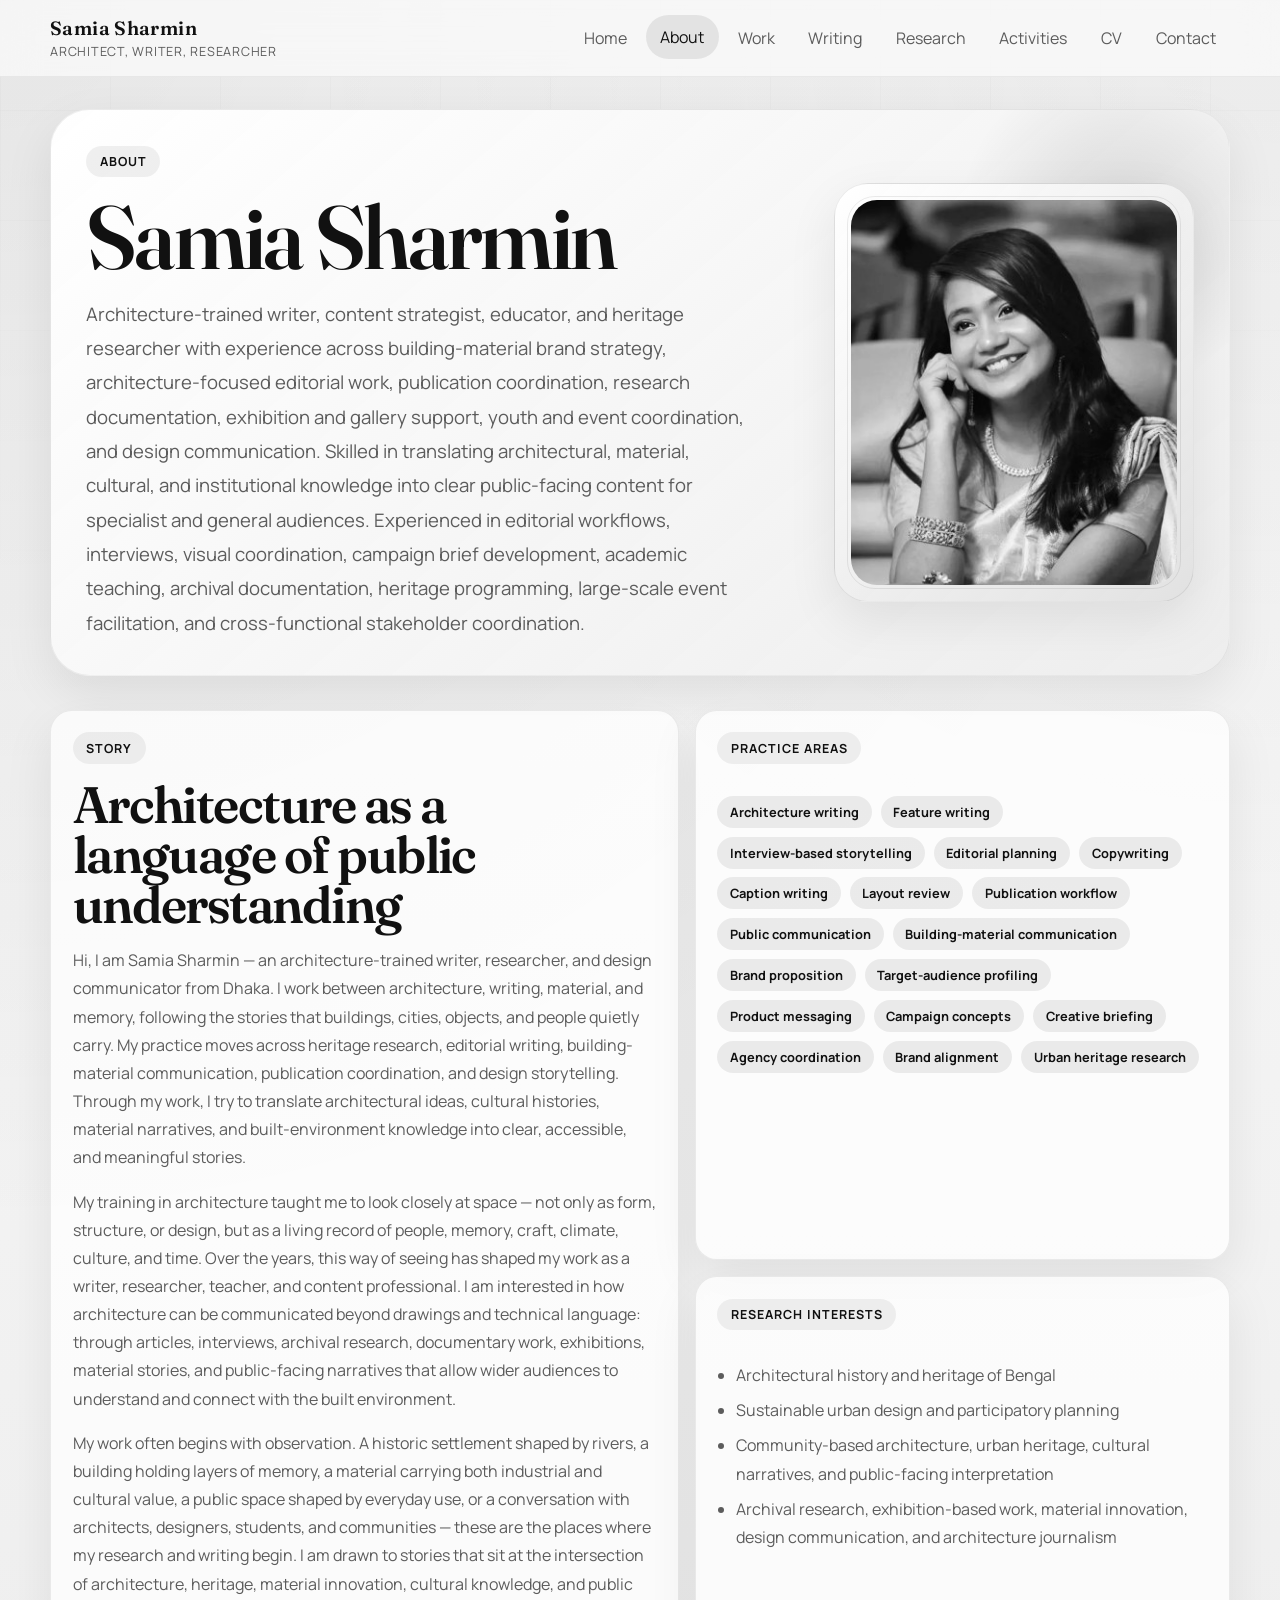
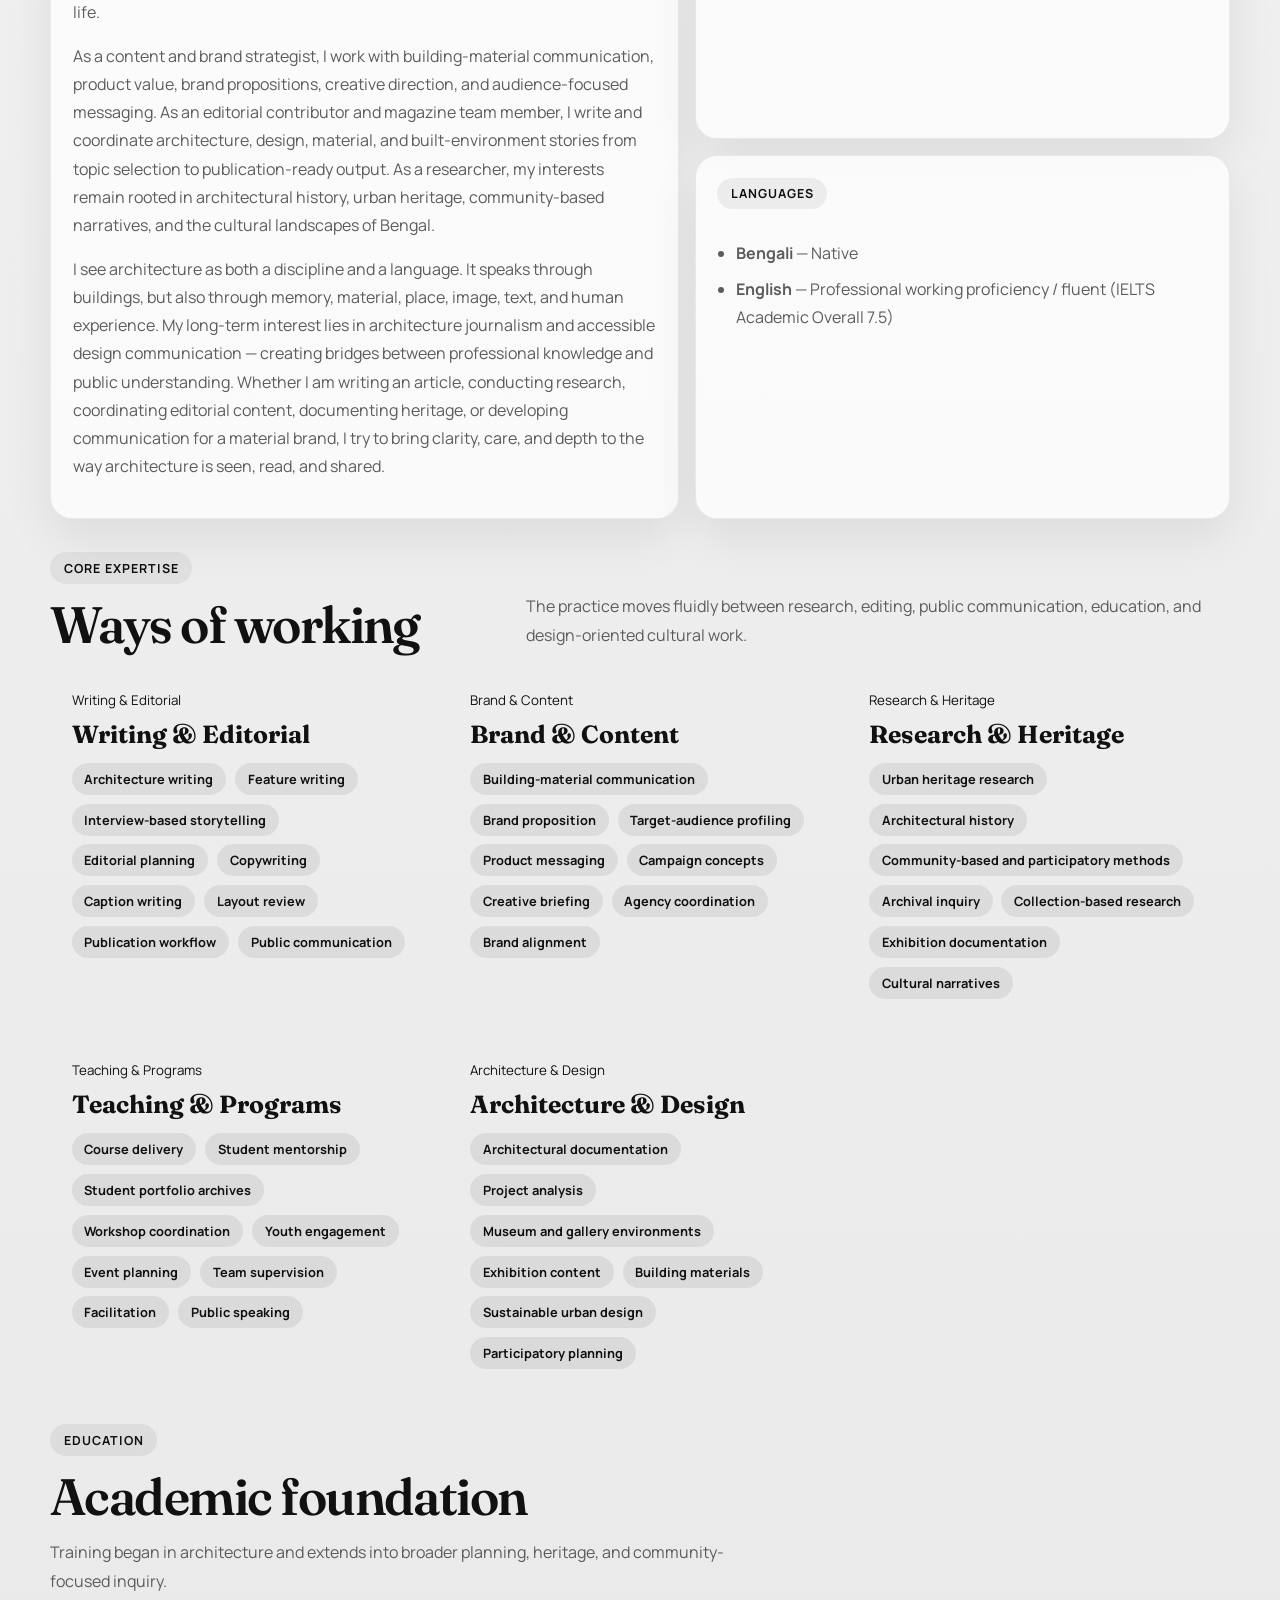
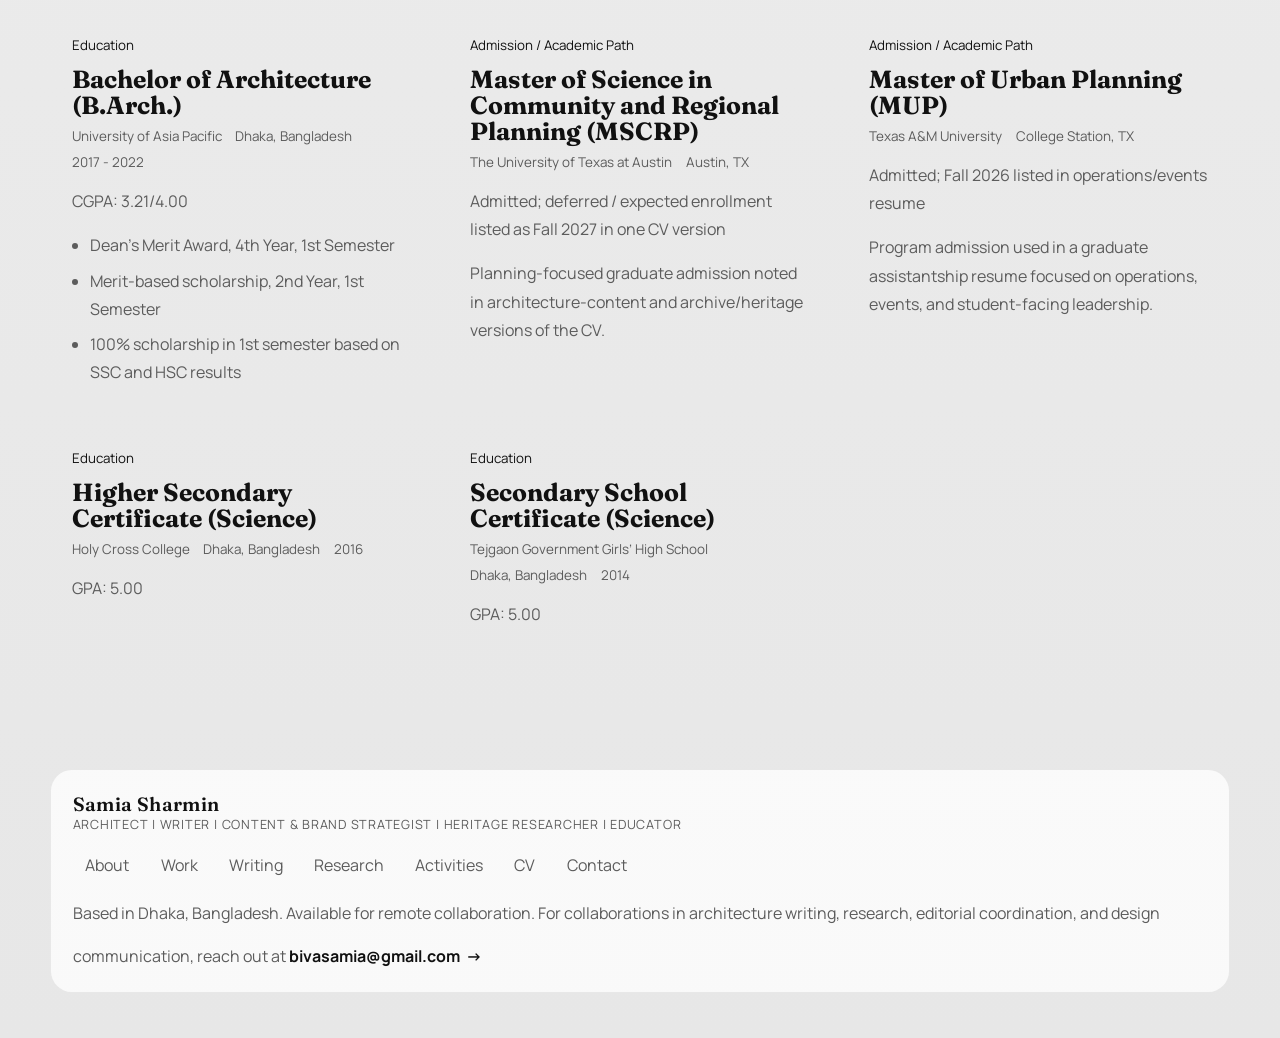
==== about/index.html @ c1fb63e7 "Initial Commit" ====
<!DOCTYPE html>
<html lang="en">
  <head>
    <meta charset="UTF-8">
    <meta name="viewport" content="width=device-width, initial-scale=1.0">
    <meta name="description" content="About Samia Sharmin: architecture-trained writer, researcher, and design communicator.">
    <title>About | Samia Sharmin</title>
    <link rel="preconnect" href="https://fonts.googleapis.com">
    <link rel="preconnect" href="https://fonts.gstatic.com" crossorigin>
    <link href="https://fonts.googleapis.com/css2?family=Fraunces:opsz,wght@9..144,400;9..144,500;9..144,600&family=Manrope:wght@400;500;600;700;800&display=swap" rel="stylesheet">
    <link rel="stylesheet" href="../assets/css/styles.css">
    <script src="../assets/js/site.js" defer></script>
  </head>
  <body data-page="about" data-root="..">
    <header class="site-header" id="site-header"></header>
    <main class="page-shell" id="app"></main>
    <footer class="footer" id="site-footer"></footer>
  </body>
</html>
---- assets/css/styles.css ----
:root {
  --bg: #efefef;
  --bg-soft: #f8f8f8;
  --surface: rgba(255, 255, 255, 0.72);
  --surface-strong: rgba(255, 255, 255, 0.92);
  --line: rgba(0, 0, 0, 0.1);
  --line-strong: rgba(0, 0, 0, 0.2);
  --text: #111111;
  --muted: #5c5c5c;
  --accent: #4f4f4f;
  --accent-deep: #111111;
  --accent-soft: #d6d6d6;
  --highlight: #8e8e8e;
  --shadow: 0 18px 50px rgba(0, 0, 0, 0.08);
  --radius-lg: 32px;
  --radius-md: 22px;
  --radius-sm: 14px;
  --container: min(1180px, calc(100vw - 2rem));
}

* {
  box-sizing: border-box;
}

html {
  scroll-behavior: smooth;
}

body {
  margin: 0;
  font-family: "Manrope", sans-serif;
  color: var(--text);
  background:
    radial-gradient(circle at top left, rgba(0, 0, 0, 0.08), transparent 28%),
    radial-gradient(circle at top right, rgba(0, 0, 0, 0.06), transparent 22%),
    linear-gradient(180deg, #fafafa 0%, #efefef 40%, #e7e7e7 100%);
  min-height: 100vh;
}

body::before {
  content: "";
  position: fixed;
  inset: 0;
  pointer-events: none;
  background-image:
    linear-gradient(rgba(0, 0, 0, 0.035) 1px, transparent 1px),
    linear-gradient(90deg, rgba(0, 0, 0, 0.035) 1px, transparent 1px);
  background-size: 110px 110px;
  mask-image: linear-gradient(180deg, rgba(0, 0, 0, 0.5), transparent 70%);
  z-index: -2;
}

a {
  color: inherit;
  text-decoration: none;
}

img {
  display: block;
  max-width: 100%;
}

button,
.button {
  font: inherit;
}

.site-header {
  position: sticky;
  top: 0;
  z-index: 20;
  backdrop-filter: blur(18px);
  background: rgba(250, 250, 250, 0.76);
  border-bottom: 1px solid rgba(0, 0, 0, 0.06);
}

.header-inner,
.footer-inner,
.page-shell,
.section-shell {
  width: var(--container);
  margin: 0 auto;
}

.header-inner {
  display: flex;
  align-items: center;
  justify-content: space-between;
  gap: 1rem;
  padding: 1rem 0;
}

.brand-lockup {
  display: inline-flex;
  flex-direction: column;
  gap: 0.2rem;
}

.brand-name {
  font-family: "Fraunces", serif;
  font-size: 1.2rem;
  font-weight: 600;
  letter-spacing: 0.02em;
}

.brand-subtitle {
  color: var(--muted);
  font-size: 0.79rem;
  letter-spacing: 0.06em;
  text-transform: uppercase;
}

.nav-toggle {
  display: none;
  border: 1px solid var(--line);
  background: var(--surface-strong);
  color: var(--text);
  padding: 0.65rem 0.9rem;
  border-radius: 999px;
}

.site-nav {
  display: flex;
  align-items: center;
  gap: 0.3rem;
  flex-wrap: wrap;
  justify-content: flex-end;
}

.site-nav a {
  padding: 0.7rem 0.9rem;
  border-radius: 999px;
  color: var(--muted);
  transition: background-color 180ms ease, color 180ms ease, transform 180ms ease;
}

.site-nav a:hover,
.site-nav a.is-active {
  background: rgba(0, 0, 0, 0.08);
  color: var(--accent-deep);
  transform: translateY(-1px);
}

.page-shell {
  padding: 2rem 0 4.5rem;
}

.hero {
  position: relative;
  overflow: hidden;
  padding: clamp(1.4rem, 3vw, 2.2rem);
  background:
    linear-gradient(140deg, rgba(255, 255, 255, 0.96), rgba(235, 235, 235, 0.88)),
    var(--surface-strong);
  border: 1px solid rgba(0, 0, 0, 0.06);
  box-shadow: var(--shadow);
  border-radius: calc(var(--radius-lg) + 8px);
}

.hero::after {
  content: "";
  position: absolute;
  right: -6%;
  top: -12%;
  width: 360px;
  height: 360px;
  border-radius: 50%;
  background: radial-gradient(circle, rgba(0, 0, 0, 0.12), transparent 64%);
  pointer-events: none;
}

.hero-grid {
  position: relative;
  z-index: 1;
  display: grid;
  grid-template-columns: minmax(0, 1.35fr) minmax(280px, 0.78fr);
  gap: clamp(1.5rem, 4vw, 3rem);
  align-items: center;
}

.eyebrow {
  display: inline-flex;
  align-items: center;
  gap: 0.5rem;
  margin-bottom: 1rem;
  padding: 0.45rem 0.85rem;
  border-radius: 999px;
  background: rgba(0, 0, 0, 0.06);
  color: var(--accent-deep);
  text-transform: uppercase;
  letter-spacing: 0.08em;
  font-size: 0.78rem;
  font-weight: 700;
}

.hero h1,
.section-heading h2,
.page-title {
  font-family: "Fraunces", serif;
  font-weight: 600;
  line-height: 0.98;
  letter-spacing: -0.03em;
}

.hero h1 {
  margin: 0 0 1rem;
  font-size: clamp(2.8rem, 7vw, 5.7rem);
}

.hero-lead {
  max-width: 52rem;
  margin: 0;
  color: var(--muted);
  font-size: clamp(1rem, 2vw, 1.16rem);
  line-height: 1.85;
}

.identity-line {
  margin: 1.2rem 0 0;
  color: var(--accent-deep);
  font-size: 0.96rem;
  font-weight: 700;
  letter-spacing: 0.08em;
  text-transform: uppercase;
}

.hero-actions,
.inline-actions {
  display: flex;
  flex-wrap: wrap;
  gap: 0.8rem;
  margin-top: 1.6rem;
}

.button {
  display: inline-flex;
  align-items: center;
  justify-content: center;
  gap: 0.5rem;
  border-radius: 999px;
  padding: 0.9rem 1.3rem;
  border: 1px solid transparent;
  transition: transform 180ms ease, background-color 180ms ease, border-color 180ms ease;
}

.button:hover {
  transform: translateY(-2px);
}

.button-primary {
  background: var(--accent-deep);
  color: #ffffff;
  box-shadow: 0 10px 26px rgba(0, 0, 0, 0.16);
}

.button-secondary {
  background: rgba(255, 255, 255, 0.88);
  border-color: var(--line);
  color: var(--text);
}

.hero-portrait-wrap {
  justify-self: end;
  width: min(100%, 360px);
}

.hero-portrait-frame {
  position: relative;
  padding: 1rem;
  border-radius: 34px;
  background:
    linear-gradient(135deg, rgba(255, 255, 255, 0.98), rgba(224, 224, 224, 0.9));
  border: 1px solid rgba(0, 0, 0, 0.08);
  box-shadow: var(--shadow);
}

.hero-portrait-frame::before {
  content: "";
  position: absolute;
  inset: 12px;
  border-radius: 28px;
  border: 1px solid rgba(0, 0, 0, 0.08);
  pointer-events: none;
}

.hero-portrait {
  aspect-ratio: 1 / 1.18;
  width: 100%;
  object-fit: cover;
  border-radius: 26px;
  filter: grayscale(100%) contrast(1.06);
}

.portrait-caption {
  display: grid;
  grid-template-columns: repeat(2, minmax(0, 1fr));
  gap: 0.7rem;
  margin-top: 1rem;
}

.stat-card {
  padding: 0.95rem 1rem;
  border-radius: 18px;
  background: rgba(255, 255, 255, 0.82);
  border: 1px solid rgba(0, 0, 0, 0.07);
}

.stat-card strong {
  display: block;
  font-size: 1.35rem;
  font-weight: 800;
}

.stat-card span {
  display: block;
  margin-top: 0.2rem;
  color: var(--muted);
  font-size: 0.82rem;
}

.content-grid {
  display: grid;
  gap: 1rem;
}

.gateway-grid {
  display: grid;
  grid-template-columns: repeat(4, minmax(0, 1fr));
  gap: 1rem;
}

.card,
.timeline-card,
.feature-card,
.quote-panel,
.note-panel,
.section-panel {
  background: var(--surface);
  border: 1px solid rgba(0, 0, 0, 0.07);
  border-radius: var(--radius-md);
  box-shadow: var(--shadow);
}

.gateway-card,
.feature-card,
.timeline-card,
.article-card,
.contact-card,
.category-card,
.list-card,
.quote-panel,
.note-panel,
.section-panel {
  position: relative;
  overflow: hidden;
}

.gateway-card {
  padding: 1.35rem;
  background:
    linear-gradient(180deg, rgba(255, 255, 255, 0.96), rgba(238, 238, 238, 0.92));
  border: 1px solid rgba(0, 0, 0, 0.08);
  border-radius: var(--radius-md);
  box-shadow: var(--shadow);
  transition: transform 180ms ease, border-color 180ms ease;
}

.gateway-card:hover,
.feature-card:hover,
.article-card:hover,
.timeline-card:hover {
  transform: translateY(-4px);
  border-color: rgba(0, 0, 0, 0.16);
}

.gateway-card small,
.meta-label {
  display: block;
  color: var(--accent-deep);
  font-size: 0.74rem;
  letter-spacing: 0.08em;
  text-transform: uppercase;
  font-weight: 700;
}

.gateway-card h3,
.feature-card h3,
.timeline-card h3,
.article-card h3,
.contact-card h3,
.category-card h3,
.list-card h3 {
  margin: 0.7rem 0 0.55rem;
  font-family: "Fraunces", serif;
  font-size: 1.55rem;
  line-height: 1.05;
}

.gateway-card p,
.feature-card p,
.timeline-card p,
.article-card p,
.list-card p,
.contact-card p,
.section-copy,
.rich-copy p,
.bullet-list li,
.detail-list li {
  color: var(--muted);
  line-height: 1.76;
}

.gateway-card .arrow-link,
.article-link,
.text-link {
  display: inline-flex;
  align-items: center;
  gap: 0.4rem;
  margin-top: 1rem;
  color: var(--accent-deep);
  font-weight: 700;
}

.gateway-card .arrow-link::after,
.article-link::after,
.text-link::after {
  content: "→";
}

.section {
  margin-top: 1.35rem;
}

.section-spaced {
  margin-top: 2.1rem;
}

.section-heading {
  display: flex;
  flex-wrap: wrap;
  justify-content: space-between;
  gap: 1rem;
  align-items: end;
  margin-bottom: 1rem;
}

.section-heading h2,
.page-title {
  margin: 0;
  font-size: clamp(2rem, 4vw, 3.2rem);
}

.section-heading p,
.page-intro {
  max-width: 44rem;
  margin: 0;
  color: var(--muted);
  line-height: 1.8;
}

.feature-grid,
.article-grid,
.contact-grid,
.category-grid,
.education-grid,
.stats-grid {
  display: grid;
  grid-template-columns: repeat(3, minmax(0, 1fr));
  gap: 1rem;
}

.two-column {
  display: grid;
  grid-template-columns: minmax(0, 1.08fr) minmax(0, 0.92fr);
  gap: 1rem;
}

.feature-card,
.article-card,
.timeline-card,
.contact-card,
.category-card,
.list-card,
.section-panel,
.note-panel,
.quote-panel {
  padding: 1.35rem;
}

.feature-card .meta-row,
.article-card .meta-row,
.timeline-card .meta-row,
.list-card .meta-row,
.small-meta {
  display: flex;
  flex-wrap: wrap;
  gap: 0.5rem 0.85rem;
  color: var(--muted);
  font-size: 0.84rem;
}

.pill-row,
.tag-list {
  display: flex;
  flex-wrap: wrap;
  gap: 0.55rem;
  margin-top: 1rem;
}

.tag,
.pill {
  display: inline-flex;
  align-items: center;
  min-height: 2rem;
  padding: 0.42rem 0.8rem;
  border-radius: 999px;
  background: rgba(0, 0, 0, 0.07);
  color: var(--accent-deep);
  font-size: 0.8rem;
  font-weight: 700;
}

.timeline {
  display: grid;
  gap: 1rem;
}

.timeline-card {
  background:
    linear-gradient(180deg, rgba(255, 255, 255, 0.95), rgba(237, 237, 237, 0.88));
}

.bullet-list,
.detail-list {
  margin: 0.9rem 0 0;
  padding-left: 1.15rem;
}

.bullet-list li + li,
.detail-list li + li {
  margin-top: 0.45rem;
}

.split-band {
  display: grid;
  grid-template-columns: minmax(0, 0.86fr) minmax(0, 1.14fr);
  gap: 1rem;
}

.quote-panel {
  padding: 1.6rem;
  background:
    linear-gradient(180deg, rgba(18, 18, 18, 0.96), rgba(56, 56, 56, 0.92));
  color: #f5f5f5;
}

.quote-panel p {
  margin: 0;
  color: rgba(245, 245, 245, 0.88);
}

.quote-panel blockquote {
  margin: 0 0 1rem;
  font-family: "Fraunces", serif;
  font-size: clamp(1.65rem, 2.8vw, 2.35rem);
  line-height: 1.2;
}

.year-group {
  display: grid;
  gap: 0.85rem;
}

.year-heading {
  margin: 0;
  color: var(--accent-deep);
  font-size: 0.9rem;
  letter-spacing: 0.08em;
  text-transform: uppercase;
}

.article-grid.compact {
  grid-template-columns: repeat(2, minmax(0, 1fr));
}

.article-card {
  background:
    linear-gradient(180deg, rgba(255, 255, 255, 0.96), rgba(239, 239, 239, 0.92));
}

.article-card h3 {
  font-size: 1.2rem;
  line-height: 1.25;
}

.article-card p {
  margin: 0.75rem 0 0;
}

.keyline {
  height: 1px;
  margin: 1rem 0;
  background: linear-gradient(90deg, rgba(0, 0, 0, 0.14), transparent);
}

.page-hero {
  margin-bottom: 1.4rem;
}

.page-hero .page-title {
  margin-bottom: 0.8rem;
}

.page-hero .page-intro {
  max-width: 50rem;
}

.contact-card strong,
.list-card strong {
  display: block;
}

.contact-card .contact-link {
  display: inline-flex;
  margin-top: 0.8rem;
  color: var(--accent-deep);
  font-weight: 700;
}

.footer {
  padding: 2rem 0 2.8rem;
}

.footer-inner {
  display: grid;
  gap: 1rem;
  padding: 1.35rem;
  border-radius: var(--radius-md);
  background: rgba(255, 255, 255, 0.76);
  border: 1px solid rgba(0, 0, 0, 0.07);
}

.footer-top {
  display: flex;
  flex-wrap: wrap;
  gap: 0.8rem;
  justify-content: space-between;
  align-items: center;
}

.footer-nav {
  display: flex;
  flex-wrap: wrap;
  gap: 0.35rem;
}

.footer-nav a {
  padding: 0.5rem 0.8rem;
  border-radius: 999px;
  color: var(--muted);
}

.footer-note {
  color: var(--muted);
  line-height: 1.7;
}

.print-only {
  display: none;
}

@media (max-width: 1060px) {
  .hero-grid,
  .split-band,
  .two-column {
    grid-template-columns: 1fr;
  }

  .hero-portrait-wrap {
    justify-self: start;
    width: min(100%, 320px);
  }

  .gateway-grid,
  .feature-grid,
  .article-grid,
  .contact-grid,
  .category-grid,
  .education-grid,
  .stats-grid {
    grid-template-columns: repeat(2, minmax(0, 1fr));
  }
}

@media (max-width: 760px) {
  .header-inner {
    align-items: start;
  }

  .nav-toggle {
    display: inline-flex;
  }

  .site-nav {
    display: none;
    width: 100%;
    padding-top: 0.8rem;
    justify-content: flex-start;
  }

  .site-nav.is-open {
    display: flex;
  }

  .header-inner {
    flex-wrap: wrap;
  }

  .gateway-grid,
  .feature-grid,
  .article-grid,
  .article-grid.compact,
  .contact-grid,
  .category-grid,
  .education-grid,
  .stats-grid,
  .portrait-caption {
    grid-template-columns: 1fr;
  }

  .hero {
    padding: 1.2rem;
  }

  .page-shell {
    padding-top: 1.2rem;
  }
}

@media print {
  body {
    background: white;
  }

  body::before,
  .site-header,
  .footer,
  .hero-actions,
  .inline-actions {
    display: none !important;
  }

  .page-shell {
    width: 100%;
    padding: 0;
  }

  .hero,
  .feature-card,
  .timeline-card,
  .article-card,
  .contact-card,
  .category-card,
  .list-card,
  .note-panel,
  .section-panel,
  .quote-panel {
    box-shadow: none;
    background: white;
    border: 1px solid #d0c6bc;
  }

  .print-only {
    display: block;
  }
}
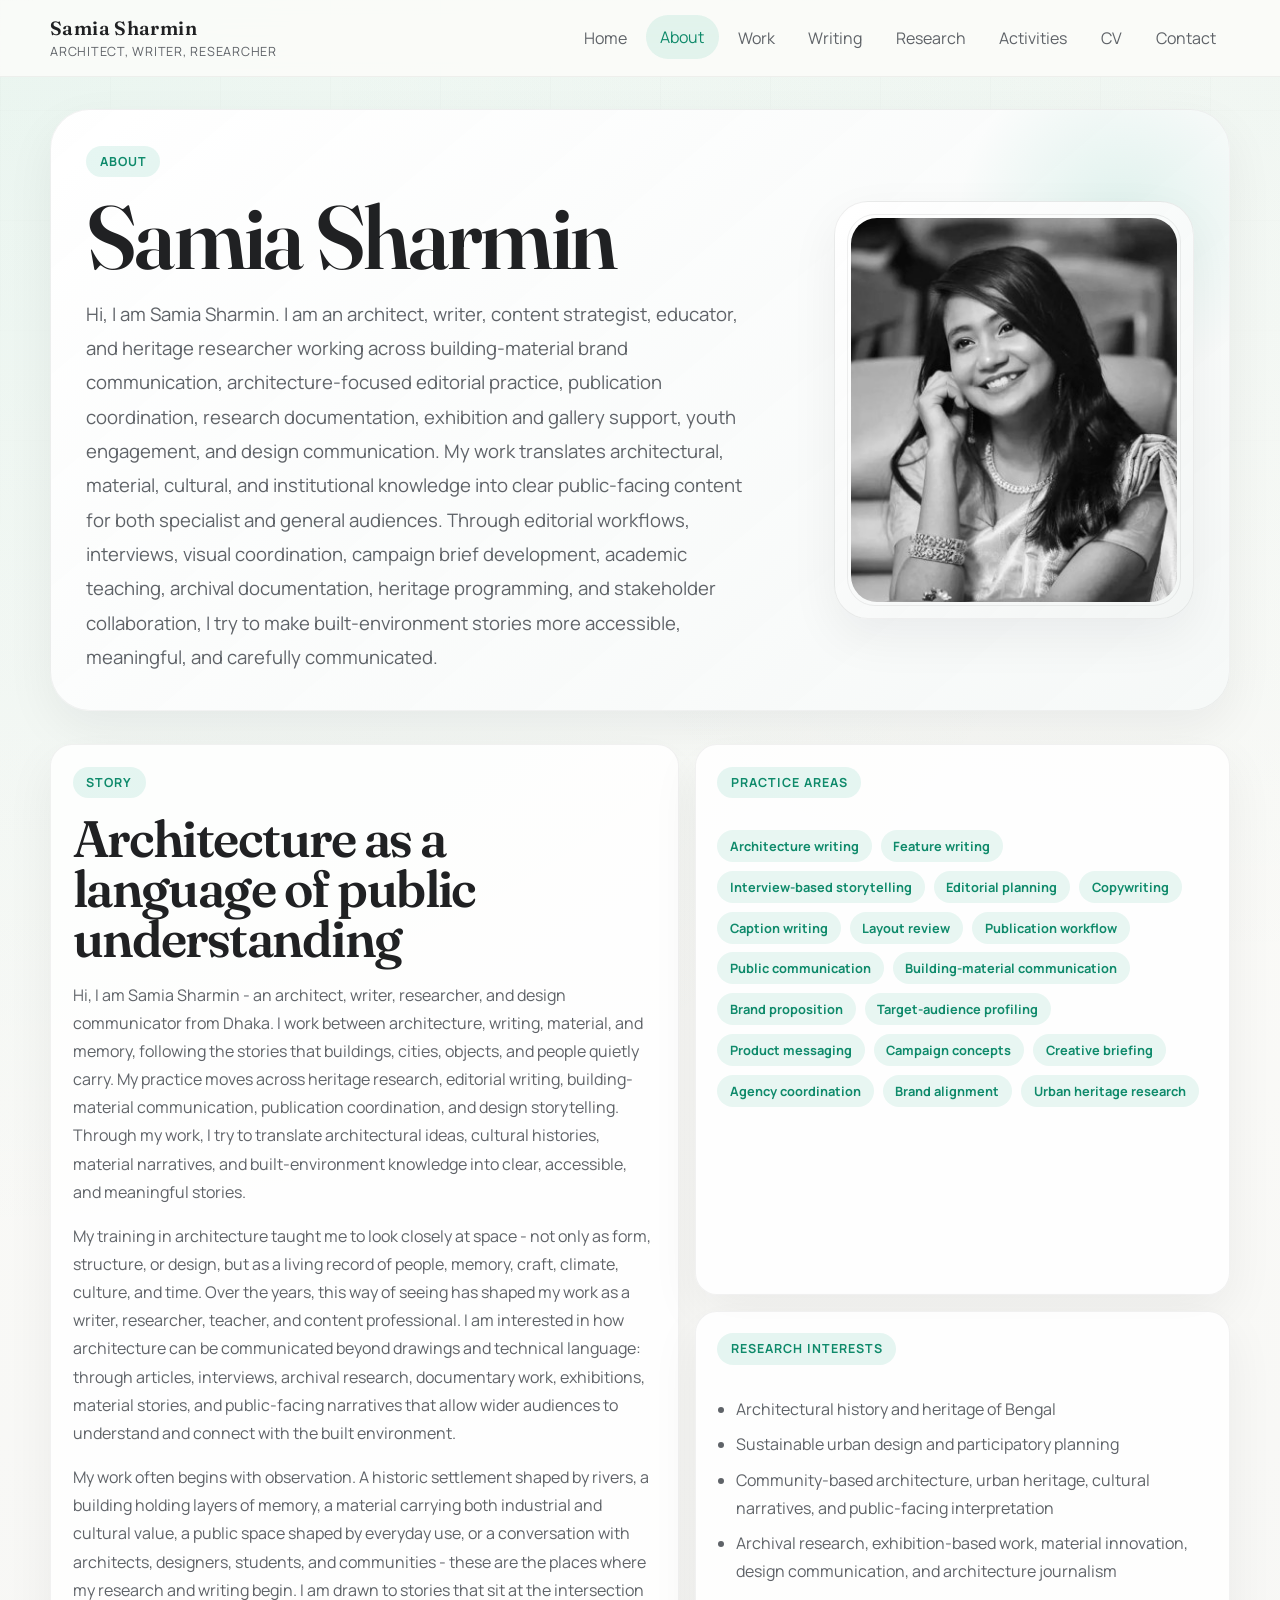
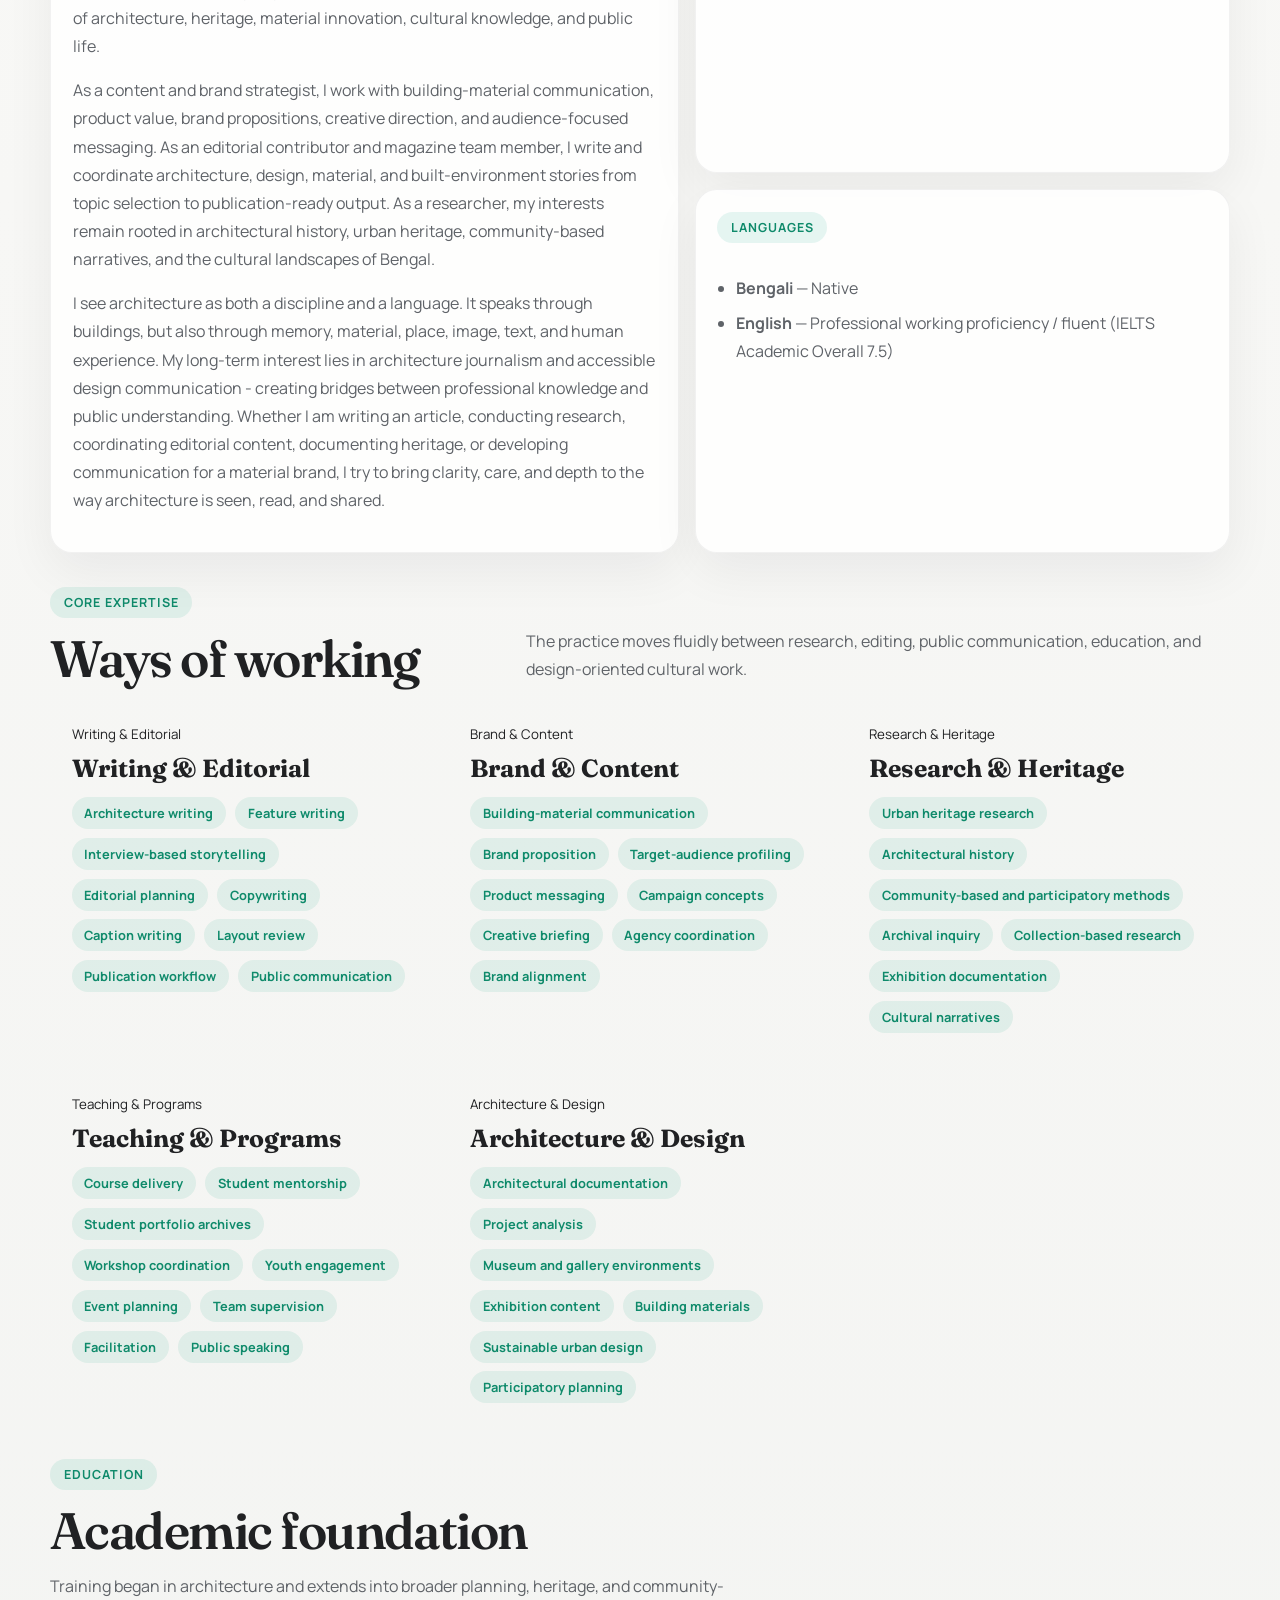
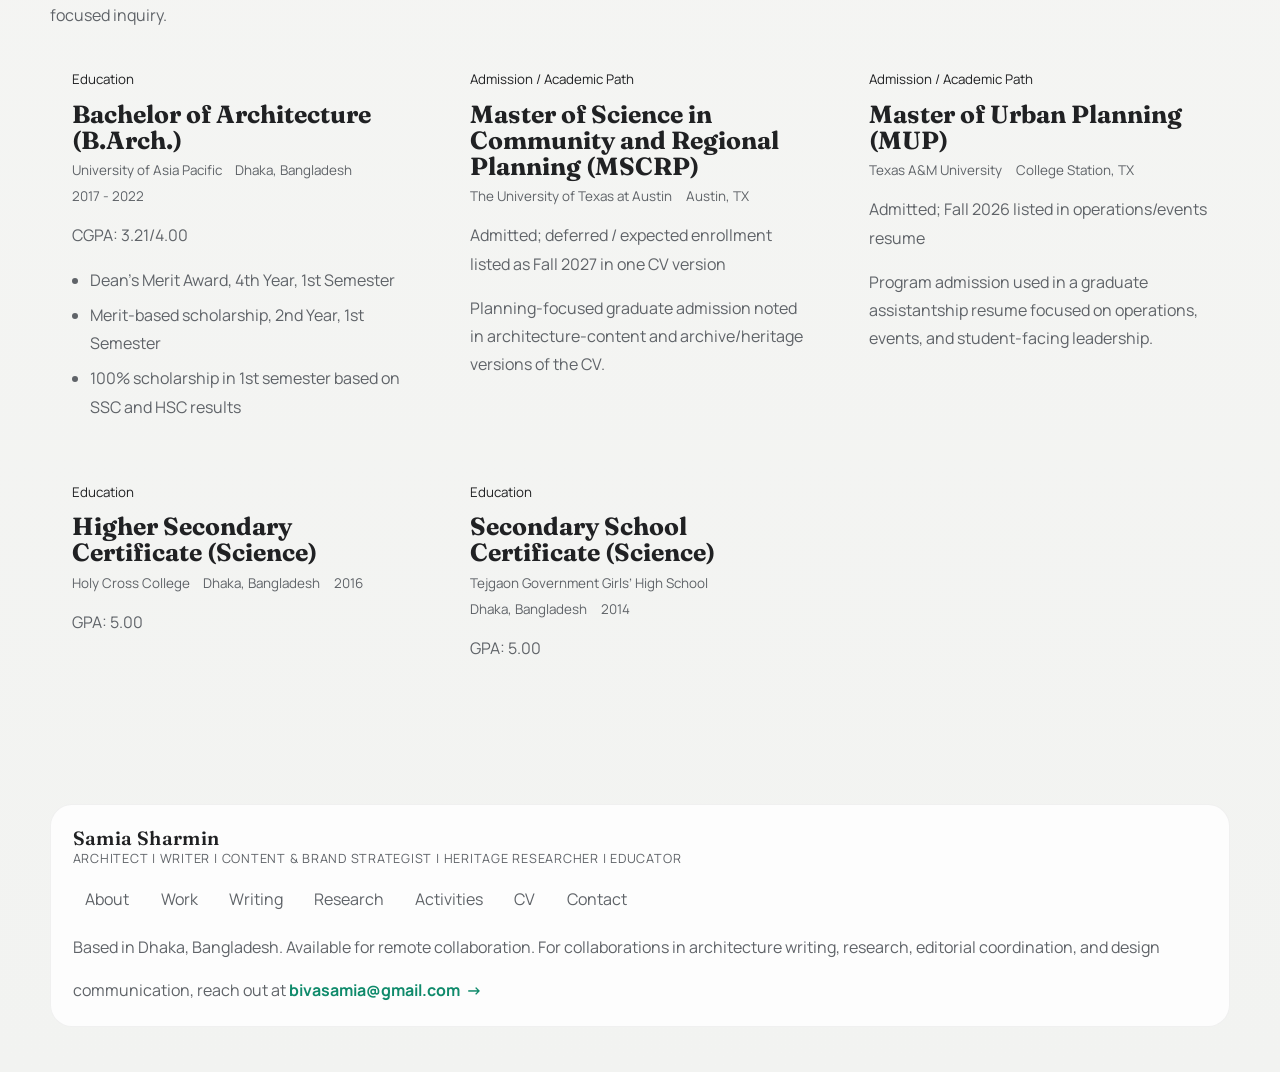
==== commit 7471f633: "Updated Homepage" ====
--- a/about/index.html
+++ b/about/index.html
@@ -3,7 +3,7 @@
   <head>
     <meta charset="UTF-8">
     <meta name="viewport" content="width=device-width, initial-scale=1.0">
-    <meta name="description" content="About Samia Sharmin: architecture-trained writer, researcher, and design communicator.">
+    <meta name="description" content="About Samia Sharmin: architect,writer, researcher, and design communicator.">
     <title>About | Samia Sharmin</title>
     <link rel="preconnect" href="https://fonts.googleapis.com">
     <link rel="preconnect" href="https://fonts.gstatic.com" crossorigin>
--- a/assets/css/styles.css
+++ b/assets/css/styles.css
@@ -1,17 +1,17 @@
 :root {
-  --bg: #efefef;
-  --bg-soft: #f8f8f8;
-  --surface: rgba(255, 255, 255, 0.72);
-  --surface-strong: rgba(255, 255, 255, 0.92);
-  --line: rgba(0, 0, 0, 0.1);
-  --line-strong: rgba(0, 0, 0, 0.2);
-  --text: #111111;
-  --muted: #5c5c5c;
-  --accent: #4f4f4f;
-  --accent-deep: #111111;
-  --accent-soft: #d6d6d6;
-  --highlight: #8e8e8e;
-  --shadow: 0 18px 50px rgba(0, 0, 0, 0.08);
+  --bg: #f7f7f5;
+  --bg-soft: #fcfcf9;
+  --surface: rgba(255, 255, 255, 0.82);
+  --surface-strong: rgba(255, 255, 255, 0.96);
+  --line: rgba(32, 33, 36, 0.08);
+  --line-strong: rgba(32, 33, 36, 0.16);
+  --text: #202123;
+  --muted: #5f6368;
+  --accent: #10a37f;
+  --accent-deep: #0f8a6b;
+  --accent-soft: #daf3ed;
+  --highlight: #e9f8f3;
+  --shadow: 0 18px 50px rgba(15, 23, 42, 0.06);
   --radius-lg: 32px;
   --radius-md: 22px;
   --radius-sm: 14px;
@@ -31,9 +31,9 @@
   font-family: "Manrope", sans-serif;
   color: var(--text);
   background:
-    radial-gradient(circle at top left, rgba(0, 0, 0, 0.08), transparent 28%),
-    radial-gradient(circle at top right, rgba(0, 0, 0, 0.06), transparent 22%),
-    linear-gradient(180deg, #fafafa 0%, #efefef 40%, #e7e7e7 100%);
+    radial-gradient(circle at top left, rgba(16, 163, 127, 0.08), transparent 28%),
+    radial-gradient(circle at top right, rgba(15, 138, 107, 0.05), transparent 22%),
+    linear-gradient(180deg, #fcfcf9 0%, #f7f7f5 42%, #f2f3f1 100%);
   min-height: 100vh;
 }
 
@@ -43,8 +43,8 @@
   inset: 0;
   pointer-events: none;
   background-image:
-    linear-gradient(rgba(0, 0, 0, 0.035) 1px, transparent 1px),
-    linear-gradient(90deg, rgba(0, 0, 0, 0.035) 1px, transparent 1px);
+    linear-gradient(rgba(32, 33, 36, 0.025) 1px, transparent 1px),
+    linear-gradient(90deg, rgba(32, 33, 36, 0.025) 1px, transparent 1px);
   background-size: 110px 110px;
   mask-image: linear-gradient(180deg, rgba(0, 0, 0, 0.5), transparent 70%);
   z-index: -2;
@@ -70,8 +70,8 @@
   top: 0;
   z-index: 20;
   backdrop-filter: blur(18px);
-  background: rgba(250, 250, 250, 0.76);
-  border-bottom: 1px solid rgba(0, 0, 0, 0.06);
+  background: rgba(252, 252, 249, 0.84);
+  border-bottom: 1px solid rgba(32, 33, 36, 0.05);
 }
 
 .header-inner,
@@ -136,7 +136,7 @@
 
 .site-nav a:hover,
 .site-nav a.is-active {
-  background: rgba(0, 0, 0, 0.08);
+  background: rgba(16, 163, 127, 0.1);
   color: var(--accent-deep);
   transform: translateY(-1px);
 }
@@ -150,9 +150,9 @@
   overflow: hidden;
   padding: clamp(1.4rem, 3vw, 2.2rem);
   background:
-    linear-gradient(140deg, rgba(255, 255, 255, 0.96), rgba(235, 235, 235, 0.88)),
+    linear-gradient(140deg, rgba(255, 255, 255, 0.98), rgba(245, 248, 247, 0.92)),
     var(--surface-strong);
-  border: 1px solid rgba(0, 0, 0, 0.06);
+  border: 1px solid rgba(32, 33, 36, 0.05);
   box-shadow: var(--shadow);
   border-radius: calc(var(--radius-lg) + 8px);
 }
@@ -165,7 +165,7 @@
   width: 360px;
   height: 360px;
   border-radius: 50%;
-  background: radial-gradient(circle, rgba(0, 0, 0, 0.12), transparent 64%);
+  background: radial-gradient(circle, rgba(16, 163, 127, 0.11), transparent 64%);
   pointer-events: none;
 }
 
@@ -185,7 +185,7 @@
   margin-bottom: 1rem;
   padding: 0.45rem 0.85rem;
   border-radius: 999px;
-  background: rgba(0, 0, 0, 0.06);
+  background: rgba(16, 163, 127, 0.1);
   color: var(--accent-deep);
   text-transform: uppercase;
   letter-spacing: 0.08em;
@@ -250,7 +250,7 @@
 .button-primary {
   background: var(--accent-deep);
   color: #ffffff;
-  box-shadow: 0 10px 26px rgba(0, 0, 0, 0.16);
+  box-shadow: 0 10px 26px rgba(16, 163, 127, 0.18);
 }
 
 .button-secondary {
@@ -269,8 +269,8 @@
   padding: 1rem;
   border-radius: 34px;
   background:
-    linear-gradient(135deg, rgba(255, 255, 255, 0.98), rgba(224, 224, 224, 0.9));
-  border: 1px solid rgba(0, 0, 0, 0.08);
+    linear-gradient(135deg, rgba(255, 255, 255, 0.99), rgba(242, 245, 244, 0.92));
+  border: 1px solid rgba(32, 33, 36, 0.07);
   box-shadow: var(--shadow);
 }
 
@@ -279,7 +279,7 @@
   position: absolute;
   inset: 12px;
   border-radius: 28px;
-  border: 1px solid rgba(0, 0, 0, 0.08);
+  border: 1px solid rgba(32, 33, 36, 0.07);
   pointer-events: none;
 }
 
@@ -302,7 +302,7 @@
   padding: 0.95rem 1rem;
   border-radius: 18px;
   background: rgba(255, 255, 255, 0.82);
-  border: 1px solid rgba(0, 0, 0, 0.07);
+  border: 1px solid rgba(32, 33, 36, 0.06);
 }
 
 .stat-card strong {
@@ -336,7 +336,7 @@
 .note-panel,
 .section-panel {
   background: var(--surface);
-  border: 1px solid rgba(0, 0, 0, 0.07);
+  border: 1px solid rgba(32, 33, 36, 0.06);
   border-radius: var(--radius-md);
   box-shadow: var(--shadow);
 }
@@ -358,8 +358,8 @@
 .gateway-card {
   padding: 1.35rem;
   background:
-    linear-gradient(180deg, rgba(255, 255, 255, 0.96), rgba(238, 238, 238, 0.92));
-  border: 1px solid rgba(0, 0, 0, 0.08);
+    linear-gradient(180deg, rgba(255, 255, 255, 0.98), rgba(244, 246, 245, 0.92));
+  border: 1px solid rgba(32, 33, 36, 0.06);
   border-radius: var(--radius-md);
   box-shadow: var(--shadow);
   transition: transform 180ms ease, border-color 180ms ease;
@@ -370,7 +370,7 @@
 .article-card:hover,
 .timeline-card:hover {
   transform: translateY(-4px);
-  border-color: rgba(0, 0, 0, 0.16);
+  border-color: rgba(16, 163, 127, 0.22);
 }
 
 .gateway-card small,
@@ -514,7 +514,7 @@
   min-height: 2rem;
   padding: 0.42rem 0.8rem;
   border-radius: 999px;
-  background: rgba(0, 0, 0, 0.07);
+  background: rgba(16, 163, 127, 0.09);
   color: var(--accent-deep);
   font-size: 0.8rem;
   font-weight: 700;
@@ -527,7 +527,7 @@
 
 .timeline-card {
   background:
-    linear-gradient(180deg, rgba(255, 255, 255, 0.95), rgba(237, 237, 237, 0.88));
+    linear-gradient(180deg, rgba(255, 255, 255, 0.98), rgba(243, 245, 244, 0.9));
 }
 
 .bullet-list,
@@ -550,13 +550,13 @@
 .quote-panel {
   padding: 1.6rem;
   background:
-    linear-gradient(180deg, rgba(18, 18, 18, 0.96), rgba(56, 56, 56, 0.92));
-  color: #f5f5f5;
+    linear-gradient(180deg, rgba(32, 33, 36, 0.97), rgba(47, 55, 60, 0.93));
+  color: #f7fbfa;
 }
 
 .quote-panel p {
   margin: 0;
-  color: rgba(245, 245, 245, 0.88);
+  color: rgba(247, 251, 250, 0.85);
 }
 
 .quote-panel blockquote {
@@ -585,7 +585,7 @@
 
 .article-card {
   background:
-    linear-gradient(180deg, rgba(255, 255, 255, 0.96), rgba(239, 239, 239, 0.92));
+    linear-gradient(180deg, rgba(255, 255, 255, 0.98), rgba(244, 246, 245, 0.93));
 }
 
 .article-card h3 {
@@ -600,7 +600,7 @@
 .keyline {
   height: 1px;
   margin: 1rem 0;
-  background: linear-gradient(90deg, rgba(0, 0, 0, 0.14), transparent);
+  background: linear-gradient(90deg, rgba(16, 163, 127, 0.18), transparent);
 }
 
 .page-hero {
@@ -636,8 +636,28 @@
   gap: 1rem;
   padding: 1.35rem;
   border-radius: var(--radius-md);
-  background: rgba(255, 255, 255, 0.76);
-  border: 1px solid rgba(0, 0, 0, 0.07);
+  background: rgba(255, 255, 255, 0.82);
+  border: 1px solid rgba(32, 33, 36, 0.06);
+}
+
+.publication-badge {
+  display: inline-flex;
+  align-items: center;
+  gap: 0.5rem;
+  padding: 0.32rem 0.6rem;
+  border-radius: 999px;
+  background: rgba(16, 163, 127, 0.08);
+  border: 1px solid rgba(16, 163, 127, 0.12);
+  color: var(--accent-deep);
+  font-size: 0.8rem;
+  font-weight: 700;
+}
+
+.publication-badge img {
+  width: 1.05rem;
+  height: 1.05rem;
+  object-fit: contain;
+  border-radius: 3px;
 }
 
 .footer-top {
